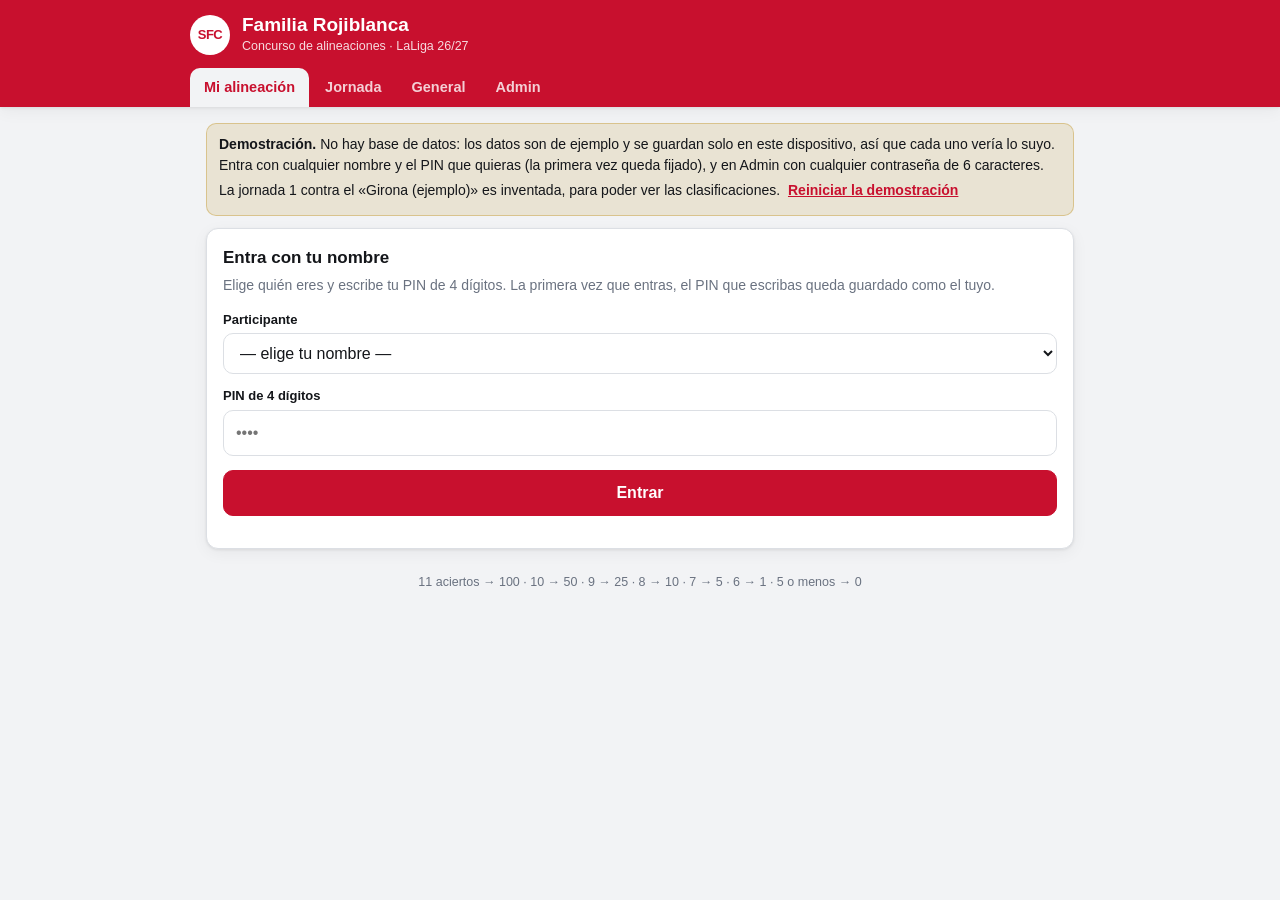
==== demo.html @ 3e0a558d "Add files via upload" ====
<!doctype html>
<html lang="es">
<head>
<meta charset="utf-8">
<meta name="viewport" content="width=device-width, initial-scale=1, viewport-fit=cover">
<meta name="theme-color" content="#c8102e">
<title>Familia Rojiblanca 26/27 — demostración</title>
<link rel="stylesheet" href="css/estilos.css">
<link rel="icon" href="data:image/svg+xml,<svg xmlns='http://www.w3.org/2000/svg' viewBox='0 0 32 32'><rect width='32' height='32' rx='6' fill='%23c8102e'/><text x='16' y='23' font-size='18' font-weight='bold' text-anchor='middle' fill='white'>S</text></svg>">
</head>
<body>

<header>
  <div class="marca">
    <span class="escudo">SFC</span>
    <div>
      <h1>Familia Rojiblanca</h1>
      <p>Concurso de alineaciones · LaLiga 26/27</p>
    </div>
  </div>
  <nav id="nav">
    <a href="#alineacion" data-vista="alineacion">Mi alineación</a>
    <a href="#jornada"    data-vista="jornada">Jornada</a>
    <a href="#general"    data-vista="general">General</a>
    <a href="#admin"      data-vista="admin">Admin</a>
  </nav>
</header>

<main>
  <div class="aviso" style="margin-top:0">
    <b>Demostración.</b> No hay base de datos: los datos son de ejemplo y se guardan solo en este
    dispositivo, así que cada uno vería lo suyo. Entra con cualquier nombre y el PIN que quieras
    (la primera vez queda fijado), y en Admin con cualquier contraseña de 6 caracteres.
    La jornada 1 contra el «Girona (ejemplo)» es inventada, para poder ver las clasificaciones.
    <button class="enlace" id="btn-reiniciar">Reiniciar la demostración</button>
  </div>

  <section id="v-alineacion" class="vista"><p class="cargando">Cargando…</p></section>
  <section id="v-jornada"    class="vista"></section>
  <section id="v-general"    class="vista"></section>
  <section id="v-admin"      class="vista"></section>
  <p class="pie">11 aciertos → 100 · 10 → 50 · 9 → 25 · 8 → 10 · 7 → 5 · 6 → 1 · 5 o menos → 0</p>
</main>

<script src="app/demo.js"></script>
<script src="app/app.js"></script>
<script>
  document.getElementById("btn-reiniciar").addEventListener("click", () => {
    localStorage.removeItem("fr_token");
    localStorage.removeItem("fr_admin");
    API.reiniciar();
  });
</script>
</body>
</html>
---- css/estilos.css ----
:root {
  --rojo: #c8102e;
  --rojo-osc: #9c0c23;
  --tinta: #14161a;
  --papel: #ffffff;
  --fondo: #f2f3f5;
  --borde: #dcdfe4;
  --suave: #6a7280;
  --verde: #1a8a45;
  --amarillo: #b8860b;
  --radio: 12px;
  --sombra: 0 1px 3px rgba(0, 0, 0, .08), 0 4px 16px rgba(0, 0, 0, .05);
}

@media (prefers-color-scheme: dark) {
  :root {
    --tinta: #eceef2;
    --papel: #1b1e24;
    --fondo: #101216;
    --borde: #2c313a;
    --suave: #98a0ae;
    --verde: #3ac06e;
    --amarillo: #e0b341;
    --sombra: 0 1px 3px rgba(0, 0, 0, .5);
  }
}

* { box-sizing: border-box; }

body {
  margin: 0;
  background: var(--fondo);
  color: var(--tinta);
  font: 16px/1.5 -apple-system, BlinkMacSystemFont, "Segoe UI", Roboto, "Helvetica Neue", Arial, sans-serif;
  -webkit-text-size-adjust: 100%;
}

/* ------------------------------------------------------------- cabecera --- */

header {
  background: var(--rojo);
  color: #fff;
  padding: 14px 16px 0;
  box-shadow: var(--sombra);
}

.marca { display: flex; align-items: center; gap: 12px; max-width: 900px; margin: 0 auto; }
.escudo {
  width: 40px; height: 40px; flex: none; border-radius: 50%;
  background: #fff; color: var(--rojo);
  display: grid; place-items: center;
  font-weight: 800; font-size: 13px; letter-spacing: -.5px;
}
.marca h1 { font-size: 19px; margin: 0; line-height: 1.2; }
.marca p  { margin: 0; font-size: 12.5px; opacity: .85; }

nav { display: flex; gap: 2px; max-width: 900px; margin: 12px auto 0; overflow-x: auto; }
nav a {
  color: #fff; text-decoration: none; white-space: nowrap;
  padding: 9px 14px; border-radius: 10px 10px 0 0;
  font-size: 14.5px; font-weight: 600; opacity: .8;
}
nav a.activa { background: var(--fondo); color: var(--rojo); opacity: 1; }

main { max-width: 900px; margin: 0 auto; padding: 16px 16px 96px; }
.vista { display: none; }
.vista.activa { display: block; }

/* --------------------------------------------------------------- bloques --- */

.tarjeta {
  background: var(--papel);
  border: 1px solid var(--borde);
  border-radius: var(--radio);
  padding: 16px;
  margin-bottom: 16px;
  box-shadow: var(--sombra);
}
.tarjeta > h2 { margin: 0 0 4px; font-size: 17px; }
.tarjeta > h2 + p { margin: 0 0 14px; color: var(--suave); font-size: 14px; }

h3 { font-size: 14px; margin: 18px 0 8px; text-transform: uppercase; letter-spacing: .04em; color: var(--suave); }
h3:first-child { margin-top: 0; }

.partido { font-size: 20px; font-weight: 700; margin: 0 0 2px; }
.cuando  { color: var(--suave); font-size: 14px; margin: 0; }

.aviso {
  padding: 10px 12px; border-radius: 10px; font-size: 14px;
  background: color-mix(in srgb, var(--amarillo) 14%, transparent);
  border: 1px solid color-mix(in srgb, var(--amarillo) 35%, transparent);
  margin: 12px 0;
}
.aviso.error { background: color-mix(in srgb, var(--rojo) 12%, transparent); border-color: color-mix(in srgb, var(--rojo) 35%, transparent); }
.aviso.ok    { background: color-mix(in srgb, var(--verde) 12%, transparent); border-color: color-mix(in srgb, var(--verde) 35%, transparent); }

.cuenta-atras {
  display: inline-block; margin-top: 10px;
  font-variant-numeric: tabular-nums; font-weight: 700;
  background: var(--fondo); border: 1px solid var(--borde);
  padding: 6px 12px; border-radius: 999px; font-size: 14px;
}
.cuenta-atras.urgente { background: var(--rojo); border-color: var(--rojo); color: #fff; }
.cuenta-atras.cerrada { background: var(--fondo); color: var(--suave); }

/* --------------------------------------------------------------- campo --- */

.campo {
  background:
    repeating-linear-gradient(0deg, #2e8b52 0 34px, #2a7f4b 34px 68px);
  border-radius: var(--radio);
  padding: 14px 8px;
  display: grid;
  gap: 10px;
  min-height: 260px;
  align-content: space-between;
  border: 2px solid rgba(255, 255, 255, .25);
}
.linea { display: flex; justify-content: center; gap: 6px; flex-wrap: wrap; min-height: 46px; }
.ficha {
  width: 62px; text-align: center; color: #fff;
  font-size: 10.5px; line-height: 1.15;
}
.ficha .dorsal {
  width: 30px; height: 30px; margin: 0 auto 3px;
  border-radius: 50%; background: #fff; color: var(--rojo);
  display: grid; place-items: center; font-weight: 800; font-size: 13px;
  border: 2px solid var(--rojo);
}
.ficha .nom { display: block; overflow: hidden; text-overflow: ellipsis; white-space: nowrap; text-shadow: 0 1px 2px rgba(0,0,0,.6); }
.campo-vacio { color: rgba(255,255,255,.75); text-align: center; font-size: 13px; padding: 20px 0; }

/* ------------------------------------------------------------ selector --- */

.contador { font-weight: 700; font-variant-numeric: tabular-nums; }
.contador.completo { color: var(--verde); }

.jugadores { display: flex; flex-wrap: wrap; gap: 6px; }
.jug {
  display: flex; align-items: center; gap: 7px;
  border: 1px solid var(--borde); background: var(--papel); color: var(--tinta);
  border-radius: 999px; padding: 6px 12px 6px 7px;
  font-size: 14px; cursor: pointer; font-family: inherit;
}
.jug .n {
  min-width: 22px; height: 22px; border-radius: 50%;
  background: var(--fondo); color: var(--suave);
  display: grid; place-items: center; font-size: 11px; font-weight: 700;
}
.jug[aria-pressed="true"] { background: var(--rojo); border-color: var(--rojo); color: #fff; }
.jug[aria-pressed="true"] .n { background: #fff; color: var(--rojo); }
.jug:disabled { opacity: .45; cursor: not-allowed; }

/* --------------------------------------------------------------- tablas --- */

.tabla-scroll { overflow-x: auto; -webkit-overflow-scrolling: touch; }
table { border-collapse: collapse; width: 100%; font-size: 14.5px; }
th, td { padding: 9px 10px; text-align: left; border-bottom: 1px solid var(--borde); }
th { font-size: 12px; text-transform: uppercase; letter-spacing: .04em; color: var(--suave); font-weight: 700; }
td.num, th.num { text-align: right; font-variant-numeric: tabular-nums; }
tr.yo { background: color-mix(in srgb, var(--rojo) 7%, transparent); }
td.puesto { font-weight: 700; width: 34px; }
.puntos-dia { font-weight: 800; }
.no-participo { color: var(--suave); font-style: italic; }

.matriz td, .matriz th { padding: 6px 8px; font-size: 13px; text-align: center; }
.matriz th:first-child, .matriz td:first-child { text-align: left; position: sticky; left: 0; background: var(--papel); }
.matriz .cero { color: var(--suave); }

.once-lista { display: flex; flex-wrap: wrap; gap: 5px; margin: 6px 0 0; padding: 0; list-style: none; }
.once-lista li {
  font-size: 13px; padding: 3px 9px; border-radius: 999px;
  border: 1px solid var(--borde); background: var(--fondo);
}
.once-lista li.acierto { background: color-mix(in srgb, var(--verde) 18%, transparent); border-color: var(--verde); font-weight: 600; }
.once-lista li.fallo { opacity: .6; text-decoration: line-through; }

details.desglose { border-top: 1px solid var(--borde); padding: 10px 0 0; margin-top: 10px; }
details.desglose summary { cursor: pointer; font-size: 14px; color: var(--suave); }
.bloque-jugador { margin: 12px 0; }
.bloque-jugador > strong { font-size: 14.5px; }

/* -------------------------------------------------------------- formulario --- */

label { display: block; font-size: 13px; font-weight: 600; margin: 12px 0 4px; }
input, select {
  width: 100%; padding: 10px 12px; font: inherit;
  border: 1px solid var(--borde); border-radius: 10px;
  background: var(--papel); color: var(--tinta);
}
input[type="checkbox"] { width: auto; }
.fila { display: flex; gap: 10px; flex-wrap: wrap; align-items: flex-end; }
.fila > * { flex: 1 1 140px; }

button {
  font: inherit; font-weight: 600; cursor: pointer;
  border: 1px solid var(--borde); background: var(--papel); color: var(--tinta);
  border-radius: 10px; padding: 10px 16px;
}
button.principal { background: var(--rojo); border-color: var(--rojo); color: #fff; }
button.principal:disabled { background: var(--suave); border-color: var(--suave); cursor: not-allowed; }
button.menor { padding: 6px 10px; font-size: 13px; }
button.enlace { border: none; background: none; color: var(--rojo); padding: 4px; text-decoration: underline; }

.barra-guardar {
  position: sticky; bottom: 0; margin: 0 -16px -16px;
  padding: 12px 16px; background: var(--papel);
  border-top: 1px solid var(--borde);
  display: flex; gap: 12px; align-items: center; justify-content: space-between;
}
.barra-guardar button { flex: 1; }

.pie { text-align: center; color: var(--suave); font-size: 12.5px; padding: 8px 0 0; }
.cargando { color: var(--suave); padding: 24px 0; text-align: center; }
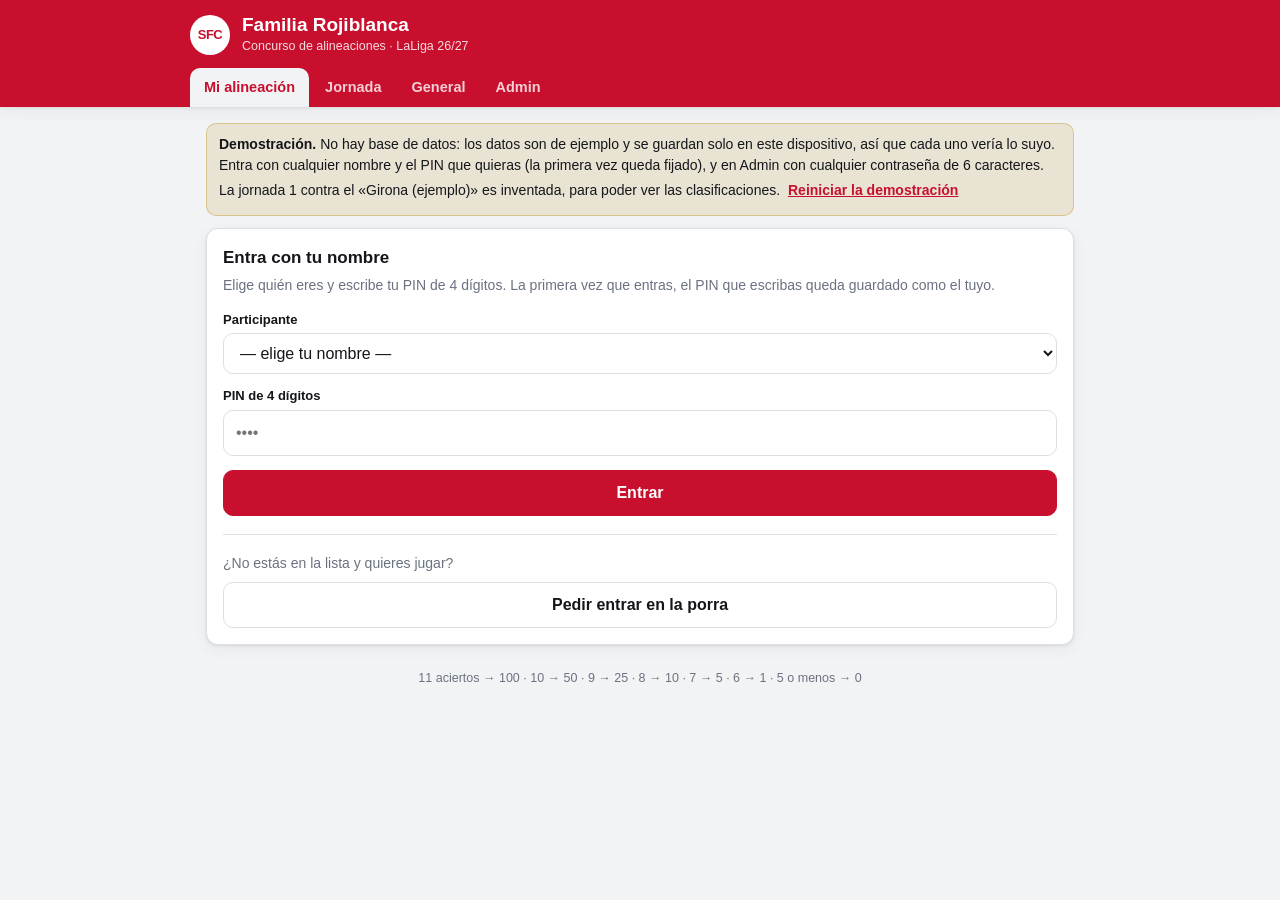
==== commit 11ac4b2b: "Accesibilidad y unos cuantos remates de la interfaz Doce cambios en app/app.js, index.html, demo.htm" ====
--- a/demo.html
+++ b/demo.html
@@ -9,6 +9,8 @@
 <link rel="icon" href="data:image/svg+xml,<svg xmlns='http://www.w3.org/2000/svg' viewBox='0 0 32 32'><rect width='32' height='32' rx='6' fill='%23c8102e'/><text x='16' y='23' font-size='18' font-weight='bold' text-anchor='middle' fill='white'>S</text></svg>">
 </head>
 <body>
+
+<a class="saltar" href="#contenido">Saltar al contenido</a>
 
 <header>
   <div class="marca">
@@ -26,7 +28,7 @@
   </nav>
 </header>
 
-<main>
+<main id="contenido" tabindex="-1">
   <div class="aviso" style="margin-top:0">
     <b>Demostración.</b> No hay base de datos: los datos son de ejemplo y se guardan solo en este
     dispositivo, así que cada uno vería lo suyo. Entra con cualquier nombre y el PIN que quieras
@@ -43,6 +45,7 @@
 </main>
 
 <script src="app/demo.js"></script>
+<script src="app/convocatoria.js"></script>
 <script src="app/app.js"></script>
 <script>
   document.getElementById("btn-reiniciar").addEventListener("click", () => {
--- a/css/estilos.css
+++ b/css/estilos.css
@@ -1,4 +1,6 @@
 :root {
+  color-scheme: light dark;
+
   --rojo: #c8102e;
   --rojo-osc: #9c0c23;
   --tinta: #14161a;
@@ -27,6 +29,15 @@
 
 * { box-sizing: border-box; }
 
+/* Se ve por donde vas con el teclado. En la cabecera el aro va en blanco:
+   el rojo sobre rojo no se distinguiria. */
+:focus-visible { outline: 2px solid var(--rojo); outline-offset: 2px; }
+header :focus-visible { outline-color: #fff; }
+
+/* touch-action quita el retraso de ~300 ms que iOS deja por si vas a hacer
+   doble toque para ampliar; elegir el once son muchos toques seguidos. */
+button, a, summary { touch-action: manipulation; -webkit-tap-highlight-color: rgba(200, 16, 46, .15); }
+
 body {
   margin: 0;
   background: var(--fondo);
@@ -37,10 +48,19 @@
 
 /* ------------------------------------------------------------- cabecera --- */
 
+/* Saltarse el menu con el teclado. Solo se ve cuando tiene el foco. */
+.saltar {
+  position: absolute; left: -9999px; top: 0; z-index: 10;
+  background: var(--papel); color: var(--rojo);
+  padding: 10px 16px; border-radius: 0 0 var(--radio) 0;
+  font-weight: 600; text-decoration: none;
+}
+.saltar:focus { left: 0; }
+
 header {
   background: var(--rojo);
   color: #fff;
-  padding: 14px 16px 0;
+  padding: 14px max(16px, env(safe-area-inset-right)) 0 max(16px, env(safe-area-inset-left));
   box-shadow: var(--sombra);
 }
 
@@ -60,9 +80,16 @@
   padding: 9px 14px; border-radius: 10px 10px 0 0;
   font-size: 14.5px; font-weight: 600; opacity: .8;
 }
+@media (hover: hover) {
+  nav a:hover { opacity: 1; background: rgba(255, 255, 255, .14); }
+}
 nav a.activa { background: var(--fondo); color: var(--rojo); opacity: 1; }
 
-main { max-width: 900px; margin: 0 auto; padding: 16px 16px 96px; }
+main {
+  max-width: 900px; margin: 0 auto;
+  padding: 16px max(16px, env(safe-area-inset-right))
+           calc(96px + env(safe-area-inset-bottom)) max(16px, env(safe-area-inset-left));
+}
 .vista { display: none; }
 .vista.activa { display: block; }
 
@@ -85,6 +112,15 @@
 .partido { font-size: 20px; font-weight: 700; margin: 0 0 2px; }
 .cuando  { color: var(--suave); font-size: 14px; margin: 0; }
 
+/* jornadas cuya hora aun no ha fijado LaLiga */
+.tentativa {
+  display: inline-block; margin-left: 4px; padding: 1px 8px;
+  font-size: 12px; font-weight: 600; color: var(--tinta);
+  background: color-mix(in srgb, var(--amarillo) 20%, transparent);
+  border: 1px solid color-mix(in srgb, var(--amarillo) 45%, transparent);
+  border-radius: 999px;
+}
+
 .aviso {
   padding: 10px 12px; border-radius: 10px; font-size: 14px;
   background: color-mix(in srgb, var(--amarillo) 14%, transparent);
@@ -107,7 +143,7 @@
 
 .campo {
   background:
-    repeating-linear-gradient(0deg, #2e8b52 0 34px, #2a7f4b 34px 68px);
+    repeating-linear-gradient(0deg, #2a7f4b 0 34px, #256e42 34px 68px);
   border-radius: var(--radio);
   padding: 14px 8px;
   display: grid;
@@ -128,7 +164,10 @@
   border: 2px solid var(--rojo);
 }
 .ficha .nom { display: block; overflow: hidden; text-overflow: ellipsis; white-space: nowrap; text-shadow: 0 1px 2px rgba(0,0,0,.6); }
-.campo-vacio { color: rgba(255,255,255,.75); text-align: center; font-size: 13px; padding: 20px 0; }
+/* sigue en la alineación, pero se quedó sin convocar: no puede acertar */
+.ficha.fuera .nom { text-decoration: line-through; opacity: .75; }
+.ficha.fuera .dorsal { background: #e6e6e6; color: #8a8a8a; border-color: #b9b9b9; }
+.campo-vacio { color: rgba(255,255,255,.9); text-align: center; font-size: 13px; padding: 20px 0; }
 
 /* ------------------------------------------------------------ selector --- */
 
@@ -141,6 +180,7 @@
   border: 1px solid var(--borde); background: var(--papel); color: var(--tinta);
   border-radius: 999px; padding: 6px 12px 6px 7px;
   font-size: 14px; cursor: pointer; font-family: inherit;
+  min-height: 44px;
 }
 .jug .n {
   min-width: 22px; height: 22px; border-radius: 50%;
@@ -150,6 +190,20 @@
 .jug[aria-pressed="true"] { background: var(--rojo); border-color: var(--rojo); color: #fff; }
 .jug[aria-pressed="true"] .n { background: #fff; color: var(--rojo); }
 .jug:disabled { opacity: .45; cursor: not-allowed; }
+/* fuera de la convocatoria: se ve, pero no se puede elegir */
+.jug.fuera { text-decoration: line-through; }
+.jug.fuera[aria-pressed="true"] { background: var(--rojo-osc); border-color: var(--rojo-osc); }
+@media (hover: hover) {
+  .jug:hover:not(:disabled) { border-color: var(--rojo); }
+  .jug[aria-pressed="true"]:hover:not(:disabled) { background: var(--rojo-osc); border-color: var(--rojo-osc); }
+}
+
+.texto-leido {
+  max-height: 220px; overflow: auto; white-space: pre-wrap; word-break: break-word;
+  font-size: 12.5px; color: var(--suave); background: var(--fondo);
+  border: 1px solid var(--borde); border-radius: 10px; padding: 10px; margin: 10px 0 0;
+}
+input[type="file"] { padding: 8px 10px; font-size: 14px; }
 
 /* --------------------------------------------------------------- tablas --- */
 
@@ -163,7 +217,7 @@
 .puntos-dia { font-weight: 800; }
 .no-participo { color: var(--suave); font-style: italic; }
 
-.matriz td, .matriz th { padding: 6px 8px; font-size: 13px; text-align: center; }
+.matriz td, .matriz th { padding: 6px 8px; font-size: 13px; text-align: center; font-variant-numeric: tabular-nums; }
 .matriz th:first-child, .matriz td:first-child { text-align: left; position: sticky; left: 0; background: var(--papel); }
 .matriz .cero { color: var(--suave); }
 
@@ -196,15 +250,22 @@
   font: inherit; font-weight: 600; cursor: pointer;
   border: 1px solid var(--borde); background: var(--papel); color: var(--tinta);
   border-radius: 10px; padding: 10px 16px;
+  min-height: 44px;
 }
 button.principal { background: var(--rojo); border-color: var(--rojo); color: #fff; }
 button.principal:disabled { background: var(--suave); border-color: var(--suave); cursor: not-allowed; }
-button.menor { padding: 6px 10px; font-size: 13px; }
-button.enlace { border: none; background: none; color: var(--rojo); padding: 4px; text-decoration: underline; }
+button.menor { padding: 6px 10px; font-size: 13px; min-height: 36px; }
+/* va dentro de frases: ahi el alto minimo del dedo desmonta el renglon */
+button.enlace { border: none; background: none; color: var(--rojo); padding: 4px; text-decoration: underline; min-height: 0; }
+@media (hover: hover) {
+  button:hover:not(:disabled) { border-color: var(--suave); }
+  button.principal:hover:not(:disabled) { background: var(--rojo-osc); border-color: var(--rojo-osc); }
+  button.enlace:hover { color: var(--rojo-osc); }
+}
 
 .barra-guardar {
   position: sticky; bottom: 0; margin: 0 -16px -16px;
-  padding: 12px 16px; background: var(--papel);
+  padding: 12px 16px calc(12px + env(safe-area-inset-bottom)); background: var(--papel);
   border-top: 1px solid var(--borde);
   display: flex; gap: 12px; align-items: center; justify-content: space-between;
 }
